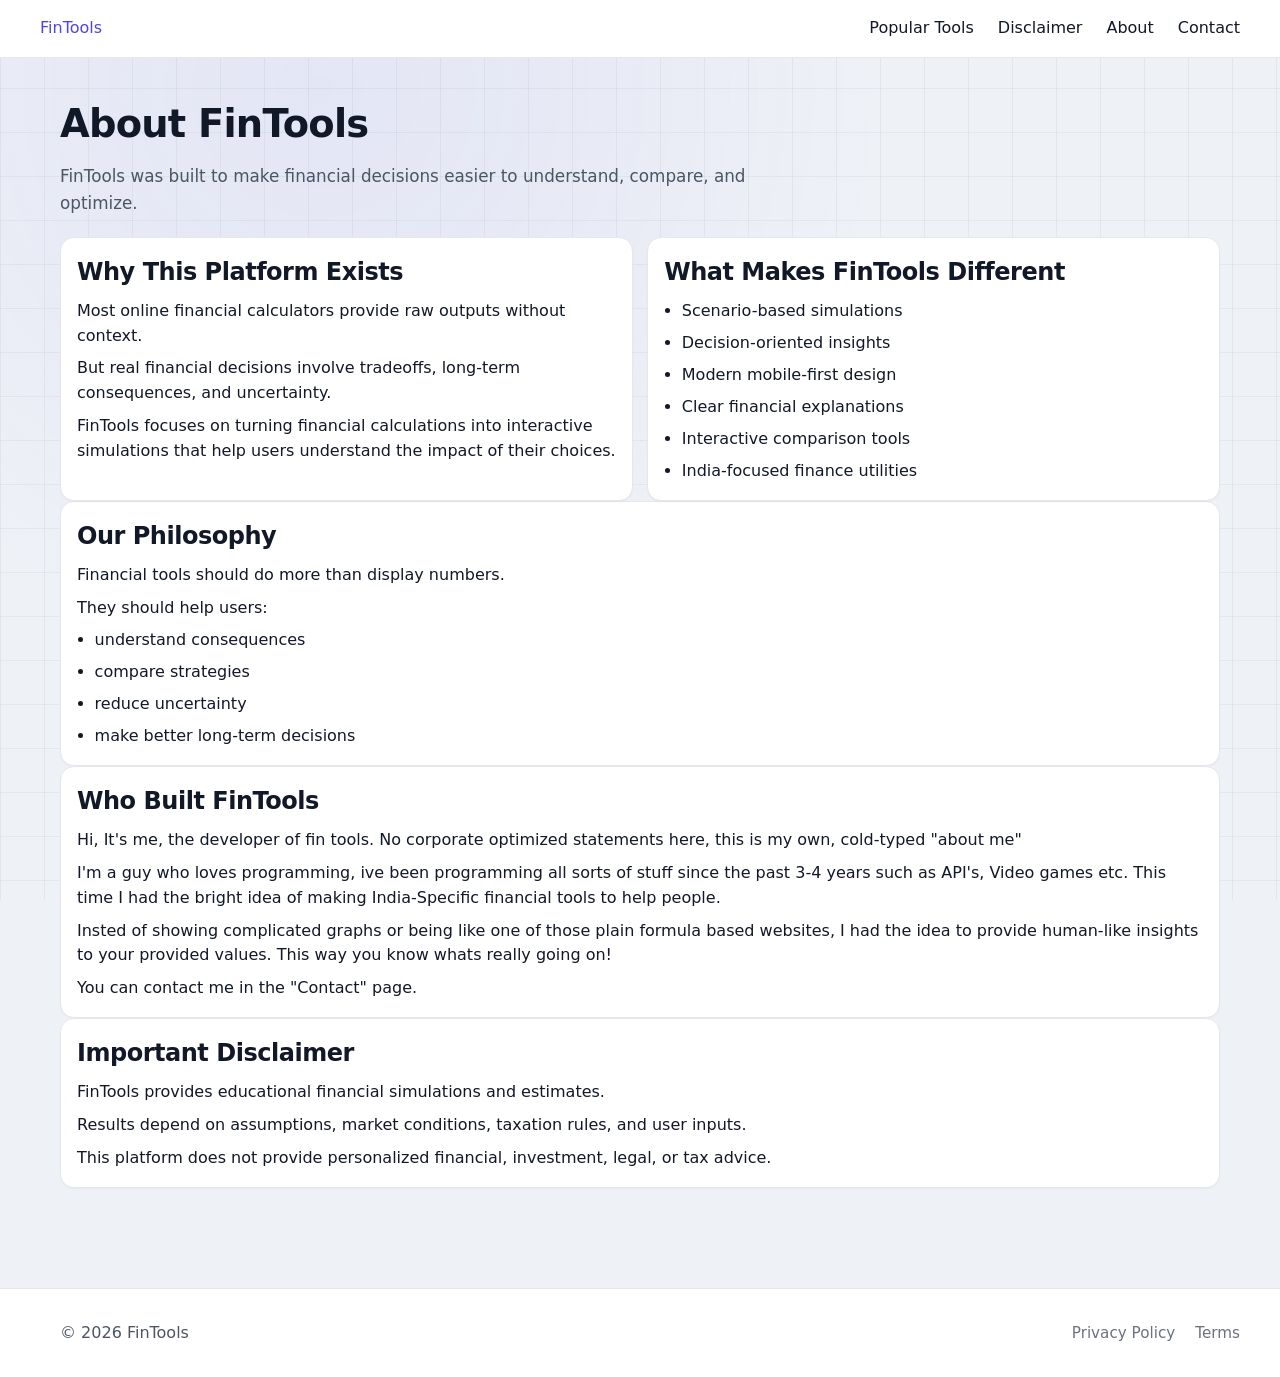
==== about.html @ c56b20c7 "Initial release" ====
<!DOCTYPE html>
<html lang="en">

<head>

  <meta charset="UTF-8">

  <meta
    name="viewport"
    content="width=device-width, initial-scale=1.0"
  >

  <title>
    About FinTools
  </title>

  <meta
    name="description"
    content="Learn about FinTools and the philosophy behind our financial decision simulators and calculators."
  >

  <link
    rel="stylesheet"
    href="/assets/css/main.css"
  >

  <link
    rel="stylesheet"
    href="/assets/css/layout.css"
  >

  <link
    rel="stylesheet"
    href="/assets/css/components.css"
  >

  <link
    rel="stylesheet"
    href="/assets/css/tools.css"
  >

</head>

<body>

  <div id="header"></div>

  <main class="about-page container">

    <!-- HERO -->

    <section class="tool-hero">

      <h1>
        About FinTools
      </h1>

      <p>
        FinTools was built to make financial
        decisions easier to understand,
        compare,
        and optimize.
      </p>

    </section>

    <!-- MAIN CONTENT -->

    <section class="about-grid">

      <div class="tool-card">

        <h2>
          Why This Platform Exists
        </h2>

        <p>
          Most online financial calculators
          provide raw outputs without context.
        </p>

        <p>
          But real financial decisions involve
          tradeoffs,
          long-term consequences,
          and uncertainty.
        </p>

        <p>
          FinTools focuses on turning
          financial calculations into
          interactive simulations that help users
          understand the impact of their choices.
        </p>

      </div>

      <div class="tool-card">

        <h2>
          What Makes FinTools Different
        </h2>

        <ul class="about-list">

          <li>
            Scenario-based simulations
          </li>

          <li>
            Decision-oriented insights
          </li>

          <li>
            Modern mobile-first design
          </li>

          <li>
            Clear financial explanations
          </li>

          <li>
            Interactive comparison tools
          </li>

          <li>
            India-focused finance utilities
          </li>

        </ul>

      </div>

    </section>

    <!-- PHILOSOPHY -->

    <section class="tool-card">

      <h2>
        Our Philosophy
      </h2>

      <p>
        Financial tools should do more than
        display numbers.
      </p>

      <p>
        They should help users:
      </p>

      <ul class="about-list">

        <li>
          understand consequences
        </li>

        <li>
          compare strategies
        </li>

        <li>
          reduce uncertainty
        </li>

        <li>
          make better long-term decisions
        </li>

      </ul>

    </section>

<section class="tool-card">

  <h2>
    Who Built FinTools
  </h2>

  <p>
Hi, It's me, the developer of fin tools. No corporate optimized statements here, this is my own, cold-typed "about me"
  </p>

  <p>
I'm a guy who loves programming, ive been programming all sorts of stuff since the past 3-4 years such as API's, Video games etc.
This time I had the bright idea of making India-Specific financial tools to help people.
  </p>

  <p>
Insted of showing complicated graphs or being like one of those plain formula based websites, I had the idea to provide human-like insights to your
provided values. This way you know whats really going on! 
  </p>
<p>
You can contact me in the "Contact" page.
</p>

</section>

    <!-- DISCLAIMER -->

    <section class="tool-card">

      <h2>
        Important Disclaimer
      </h2>

      <p>
        FinTools provides educational
        financial simulations and estimates.
      </p>

      <p>
        Results depend on assumptions,
        market conditions,
        taxation rules,
        and user inputs.
      </p>

      <p>
        This platform does not provide
        personalized financial,
        investment,
        legal,
        or tax advice.
      </p>

    </section>

  </main>

  <div id="footer"></div>

  <script src="/assets/js/load-components.js"></script>

</body>

</html>
---- assets/css/main.css ----
/* =========================
   ANALYST DESK BASE SYSTEM
   Clean Financial Interface Foundation
   ========================= */

/* =========================
   RESET
   ========================= */

* {
  margin: 0;
  padding: 0;
  box-sizing: border-box;
}

html, body {
  height: 100%;
}

/* =========================
   BASE THEME
   ========================= */

body {
  font-family: ui-sans-serif, system-ui, -apple-system, Segoe UI, Roboto, Helvetica, Arial;
  background-color: #eef1f6;
  color: #111827;
  line-height: 1.55;
  -webkit-font-smoothing: antialiased;
  -moz-osx-font-smoothing: grayscale;
}

/* =========================
   STRUCTURAL GRID LAYER
   ========================= */

body::before {
  content: "";
  position: fixed;
  inset: 0;
  pointer-events: none;

  /* stronger, but still clean grid */
  background-image:
    linear-gradient(to right, rgba(17,24,39,0.07) 1px, transparent 1px),
    linear-gradient(to bottom, rgba(17,24,39,0.07) 1px, transparent 1px);

  background-size: 44px 44px;

  opacity: 0.65;
  z-index: 0;
}

/* =========================
   DEPTH / LIGHTING LAYER
   ========================= */

body::after {
  content: "";
  position: fixed;
  inset: 0;
  pointer-events: none;

  /* subtle analytical “focus glow” */
  background: radial-gradient(
    circle at 25% 10%,
    rgba(99, 102, 241, 0.08),
    transparent 45%
  );

  z-index: 0;
}

/* =========================
   LAYER STACKING SAFETY
   ========================= */

header,
main,
footer {
  position: relative;
  z-index: 1;
}

/* =========================
   LAYOUT CONTAINER
   ========================= */

.container {
  max-width: 1200px;
  margin: 0 auto;
  padding: 0 1.25rem;
}

/* =========================
   HEADER
   ========================= */

header {
  background: rgba(238, 241, 246, 0.75);
  backdrop-filter: blur(10px);
  border-bottom: 1px solid #e5e7eb;
}

/* =========================
   FOOTER
   ========================= */

footer {
  border-top: 1px solid #e5e7eb;
  margin-top: 3rem;
  padding: 2rem 0;
  color: #6b7280;
}

/* =========================
   TYPOGRAPHY SYSTEM
   ========================= */

h1, h2, h3, h4 {
  color: #111827;
  letter-spacing: -0.02em;
}

p {
  color: #4b5563;
}

/* =========================
   LINKS
   ========================= */

a {
  color: #4f46e5;
  text-decoration: none;
}

a:hover {
  text-decoration: underline;
}

/* =========================
   CONTAINER BEHAVIOR
   ========================= */

html {
  scroll-behavior: smooth;
}

/* =========================
   SELECTION
   ========================= */

::selection {
  background: rgba(99, 102, 241, 0.18);
}

/* =========================
   SCROLLBAR
   ========================= */

::-webkit-scrollbar {
  width: 10px;
}

::-webkit-scrollbar-track {
  background: #eef1f6;
}

::-webkit-scrollbar-thumb {
  background: #c7cdd8;
  border-radius: 10px;
}

::-webkit-scrollbar-thumb:hover {
  background: #9aa3b2;
}
---- assets/css/layout.css ----
.tool-page {
  width: min(100% - 2rem, 1000px);
  margin-inline: auto;
  padding-block: 3rem;
}

.tool-page section {
  margin-bottom: 4rem;
}
---- assets/css/components.css ----
.site-header {
  background: white;
  border-bottom: 1px solid #e5e7eb;
}

.nav-wrapper {
  display: flex;
  justify-content: space-between;
  align-items: center;
  padding: 1rem 0;
}

.main-nav {
  display: flex;
  gap: 1.5rem;
}

.main-nav a {
  text-decoration: none;
  color: var(--text);
}

.related-grid {
  display: grid;
  grid-template-columns: repeat(auto-fit, minmax(220px, 1fr));
  gap: 1rem;
}

.related-card {
  background: white;
  padding: 1.25rem;
  border-radius: var(--radius);
  text-decoration: none;
  color: inherit;
  border: 1px solid #e5e7eb;
}
.site-footer {

  background: white;

  border-top: 1px solid #e5e7eb;

  margin-top: 4rem;

  padding: 2rem 0;
}

.footer-content {

  position: relative;

  display: flex;

  flex-direction: column;

  gap: 1rem;
}

.footer-content p {

  margin: 0;
}

/* RIGHT-BOTTOM LINKS */
@media (max-width: 600px) {

  .footer-links {

    position: static;

    margin-top: 1rem;

    justify-content: flex-end;
  }

  .footer-content {

    align-items: flex-start;
  }
}
.footer-links {

  position: absolute;

  right: 0;

  bottom: 0;

  display: flex;

  gap: 1.25rem;
}

.footer-links a {

  text-decoration: none;

  color: var(--text);

  font-size: 0.95rem;
}
---- assets/css/tools.css ----
/* =========================
   ANALYST DESK DESIGN SYSTEM
   Compact Financial Simulation UI
   ========================= */

/* =========================
   BASE LAYOUT
   ========================= */

.tool-page,
.about-page,
.contact-page,
.legal-page {
  max-width: 1200px;
  margin: 0 auto;
  padding: 2.25rem 1.25rem;
}

/* =========================
   TYPOGRAPHY
   ========================= */

.tool-hero h1 {
  font-size: 2.4rem;
  margin-bottom: 0.6rem;
  letter-spacing: -0.02em;
  color: #111827;
}

.tool-hero p {
  font-size: 1.05rem;
  max-width: 720px;
  color: #4b5563;
  line-height: 1.6;
}

/* =========================
   CORE GRID SYSTEM
   (shared across all tools)
   ========================= */

.tool-inputs,
.results-grid,
.about-grid,
.contact-grid {
  display: grid;
  grid-template-columns: repeat(auto-fit, minmax(240px, 1fr));
  gap: 0.9rem;
  margin-top: 1.25rem;
}

/* =========================
   CARD SYSTEM (single primitive)
   ========================= */

.tool-card,
.impact-card,
.input-panel {
  background: #ffffff;
  border: 1px solid #e5e7eb;
  border-radius: 14px;
  box-shadow: 0 1px 2px rgba(0,0,0,0.04);
}

/* default card */
.tool-card {
  padding: 1rem;
  display: flex;
  flex-direction: column;
  gap: 0.5rem;
}

/* =========================
   INPUT PANEL SYSTEM
   (grouped controls)
   ========================= */

.input-panel {
  overflow: hidden;
}

.panel-title {
  font-size: 0.8rem;
  font-weight: 600;
  color: #374151;
  padding: 0.75rem 0.9rem;
  background: #f9fafb;
  border-bottom: 1px solid #e5e7eb;
}

.panel-body {
  padding: 0.85rem;
  display: flex;
  flex-direction: column;
  gap: 0.55rem;
}

/* inputs inside panels */
.panel-body input {
  width: 100%;
  padding: 0.65rem 0.75rem;
  border-radius: 10px;
  border: 1px solid #d1d5db;
  font-size: 0.92rem;
  outline: none;
}

.panel-body input:focus {
  border-color: #6366f1;
}

/* fallback inputs (non-panel tools) */
.tool-card input {
  width: 100%;
  padding: 0.7rem 0.8rem;
  border-radius: 10px;
  border: 1px solid #d1d5db;
  font-size: 0.92rem;
  outline: none;
}

.tool-card input:focus {
  border-color: #6366f1;
}

/* =========================
   IMPACT / HERO RESULT PANEL
   ========================= */

.impact-card {
  padding: 1.25rem;
  background: linear-gradient(135deg, #111827, #1f2937);
  color: #ffffff;
}

.impact-card h2 {
  font-size: 1.5rem;
  margin-bottom: 0.6rem;
}

/* =========================
   RECOMMENDATION CARD
   ========================= */

.recommendation-card {
  border-left: 4px solid #6366f1;
}

/* =========================
   FIRE SPECIAL LAYOUT
   ========================= */

.fire-layout {
  max-width: 1200px;
}

.fire-main-grid {
  display: grid;
  grid-template-columns: 340px 1fr;
  gap: 1.25rem;
  align-items: start;
}

.fire-inputs-column {
  display: flex;
  flex-direction: column;
  gap: 0.85rem;
  position: sticky;
  top: 1rem;
}

.fire-results-column {
  display: flex;
  flex-direction: column;
  gap: 0.85rem;
}

/* FIRE hero accent */
.fire-impact-card {
  background: linear-gradient(135deg, #064e3b, #065f46);
}

/* =========================
   ABOUT / CONTACT
   ========================= */

.about-list {
  padding-left: 1.1rem;
  display: flex;
  flex-direction: column;
  gap: 0.45rem;
}

.contact-info-block {
  margin-top: 0.9rem;
}

.contact-info-block h3 {
  font-size: 0.95rem;
  margin-bottom: 0.25rem;
}

/* =========================
   LEGAL
   ========================= */

.legal-card {
  margin-bottom: 0.9rem;
  padding: 1rem;
}

.legal-card h2 {
  font-size: 1.15rem;
  margin-bottom: 0.6rem;
}

/* =========================
   HERO IMPROVEMENTS
   ========================= */

.tool-hero {
  margin-bottom: 1.25rem;
}

/* =========================
   RESPONSIVE
   ========================= */

@media (max-width: 1000px) {
  .fire-main-grid {
    grid-template-columns: 1fr;
  }

  .fire-inputs-column {
    position: static;
  }
}

@media (max-width: 600px) {
  .tool-hero h1 {
    font-size: 1.9rem;
  }

  .tool-inputs,
  .results-grid,
  .about-grid,
  .contact-grid {
    grid-template-columns: 1fr;
  }
}
.impact-card {
  color: #ffffff;
}

/* ensure all nested text stays readable */
.impact-card h1,
.impact-card h2,
.impact-card h3,
.impact-card p,
.impact-card span {
  color: #ffffff;
}

/* safety net for result panels if any go dark later */
.tool-card .result-text,
.tool-card p {
  color: #111827;
}

/* if you are injecting dynamic result spans */
.result-value {
  color: #111827;
  font-weight: 600;
}

/* optional: highlight numeric outcomes */
.highlight-value {
  color: #4f46e5;
  font-weight: 700;
}
canvas {
  width: 100% !important;
  height: 220px !important;
}
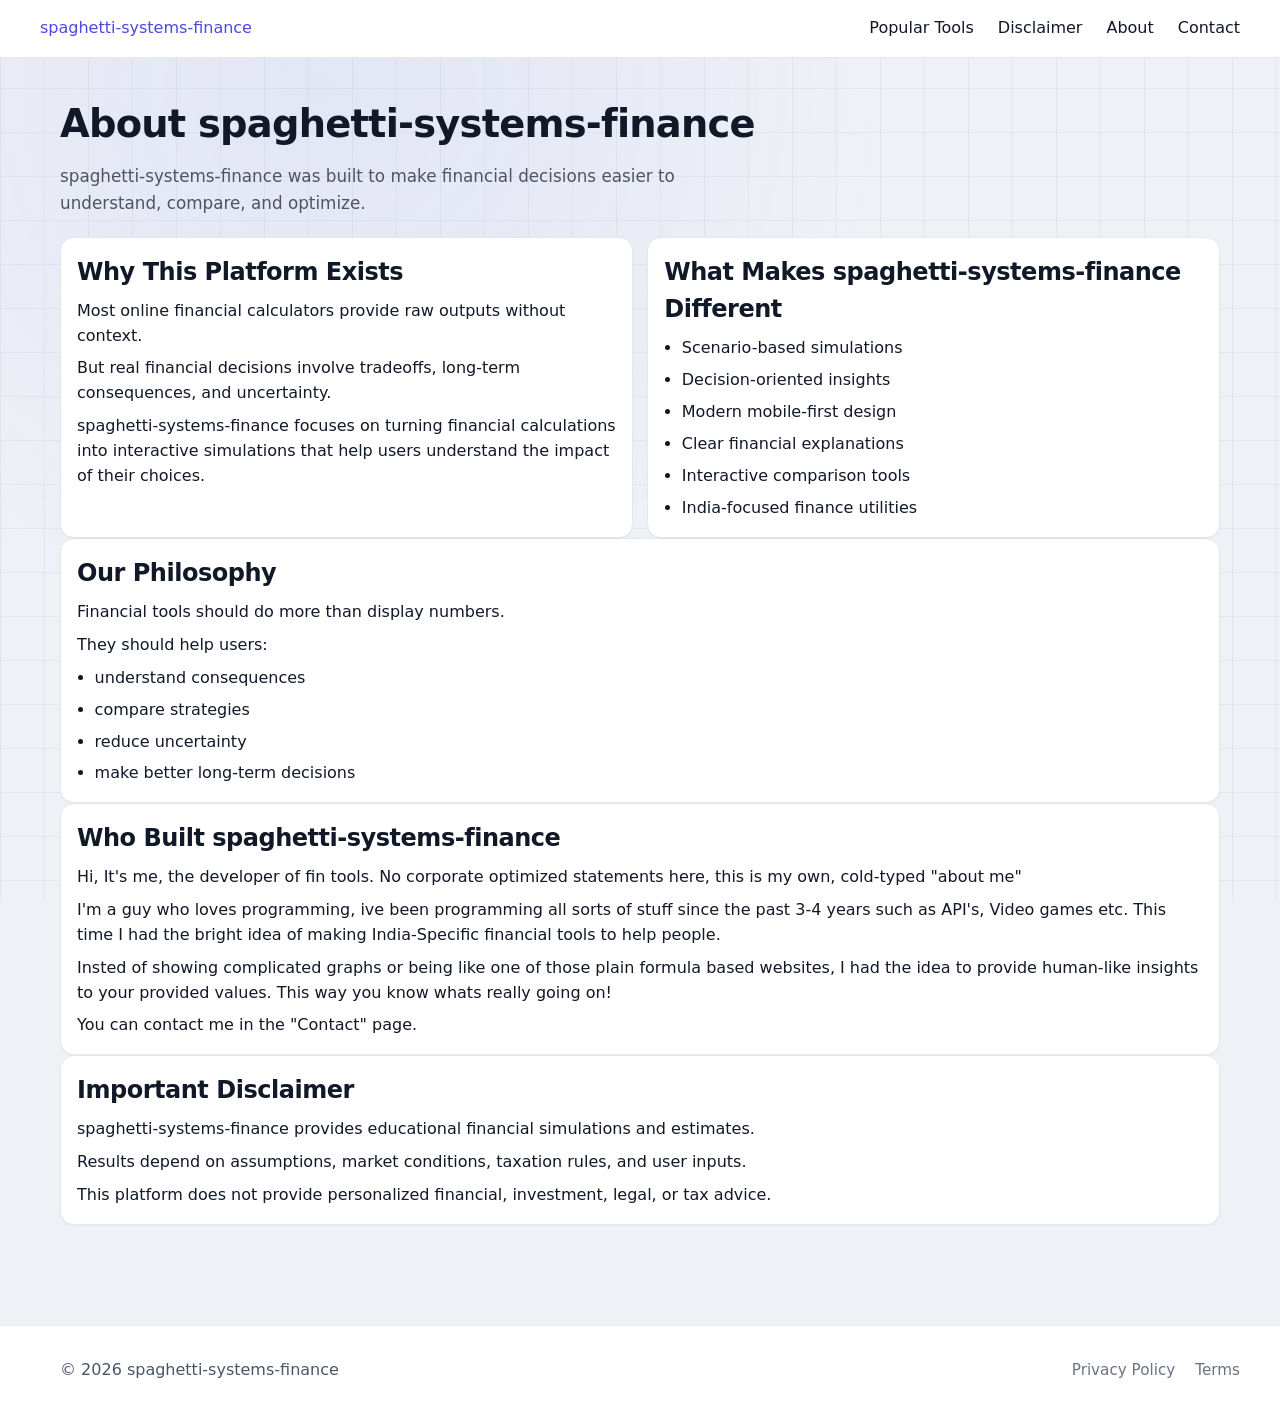
==== commit 22fa981d: "Rebrand" ====
--- a/about.html
+++ b/about.html
@@ -11,12 +11,12 @@
   >
 
   <title>
-    About FinTools
+    About spaghetti-systems-finance
   </title>
 
   <meta
     name="description"
-    content="Learn about FinTools and the philosophy behind our financial decision simulators and calculators."
+    content="Learn about spaghetti-systems-finance and the philosophy behind our financial decision simulators and calculators."
   >
 
   <link
@@ -52,11 +52,11 @@
     <section class="tool-hero">
 
       <h1>
-        About FinTools
+        About spaghetti-systems-finance
       </h1>
 
       <p>
-        FinTools was built to make financial
+        spaghetti-systems-finance was built to make financial
         decisions easier to understand,
         compare,
         and optimize.
@@ -87,7 +87,7 @@
         </p>
 
         <p>
-          FinTools focuses on turning
+          spaghetti-systems-finance focuses on turning
           financial calculations into
           interactive simulations that help users
           understand the impact of their choices.
@@ -98,7 +98,7 @@
       <div class="tool-card">
 
         <h2>
-          What Makes FinTools Different
+          What Makes spaghetti-systems-finance Different
         </h2>
 
         <ul class="about-list">
@@ -175,7 +175,7 @@
 <section class="tool-card">
 
   <h2>
-    Who Built FinTools
+    Who Built spaghetti-systems-finance
   </h2>
 
   <p>
@@ -206,7 +206,7 @@
       </h2>
 
       <p>
-        FinTools provides educational
+        spaghetti-systems-finance provides educational
         financial simulations and estimates.
       </p>
 
@@ -235,4 +235,4 @@
 
 </body>
 
-</html>+</html>
--- a/assets/css/main.css
+++ b/assets/css/main.css
@@ -174,4 +174,4 @@
 
 ::-webkit-scrollbar-thumb:hover {
   background: #9aa3b2;
-}+}
--- a/assets/css/layout.css
+++ b/assets/css/layout.css
@@ -6,4 +6,4 @@
 
 .tool-page section {
   margin-bottom: 4rem;
-}+}
--- a/assets/css/components.css
+++ b/assets/css/components.css
@@ -98,4 +98,4 @@
   color: var(--text);
 
   font-size: 0.95rem;
-}+}
--- a/assets/css/tools.css
+++ b/assets/css/tools.css
@@ -281,4 +281,4 @@
 canvas {
   width: 100% !important;
   height: 220px !important;
-}+}
